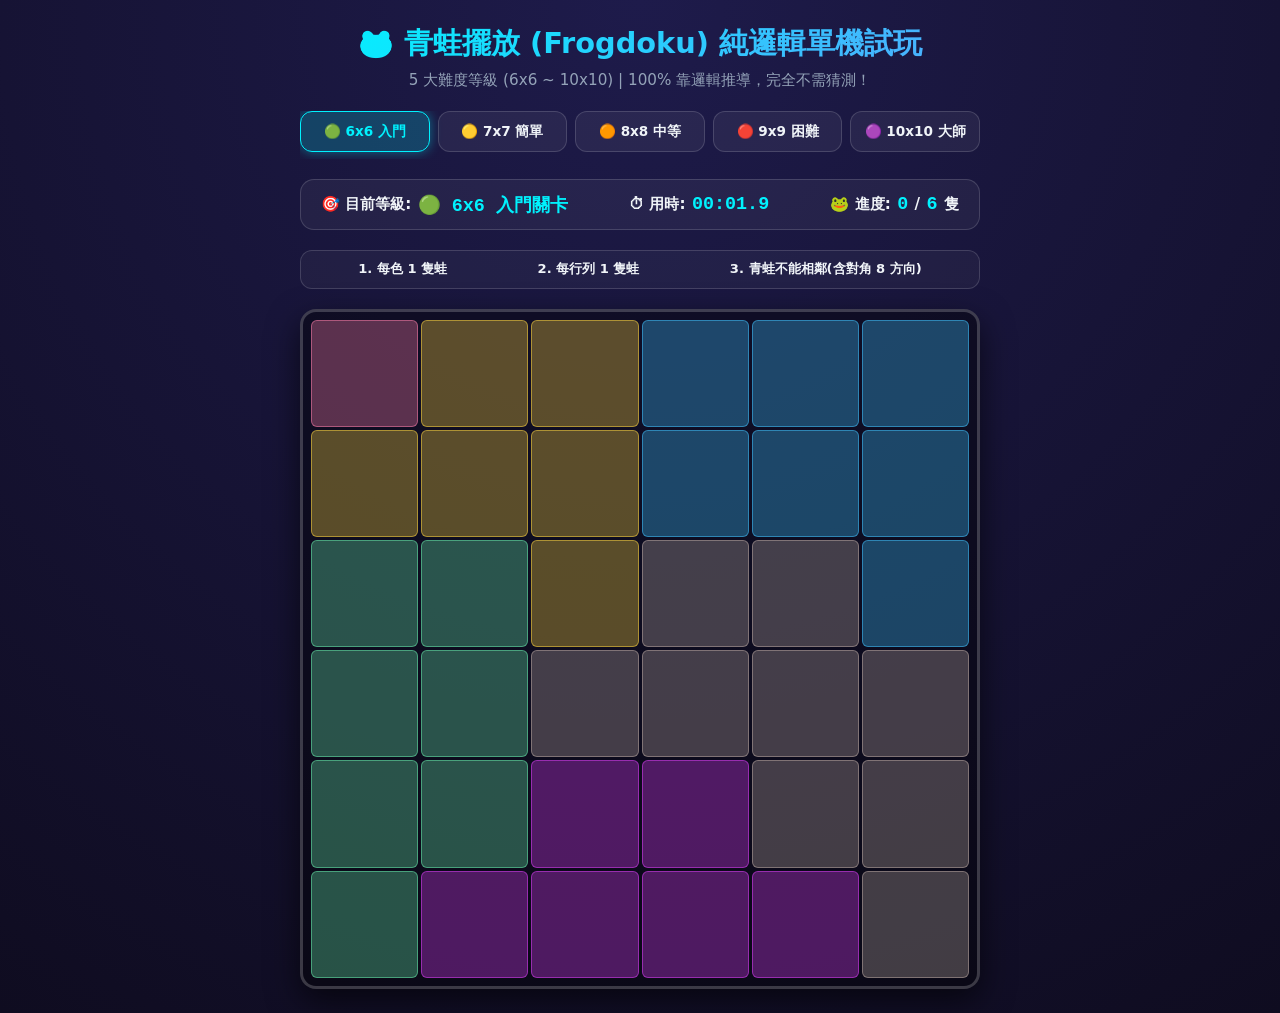
==== frogdoku-demo.html @ f6d04ff3 "Add standalone Frogdoku 5-difficulty demo webpage (frogdoku-demo.html) featuring 6x6 Beginner to 10x" ====
<!DOCTYPE html>
<html lang="zh-TW">
<head>
  <meta charset="UTF-8">
  <meta name="viewport" content="width=device-width, initial-scale=1.0">
  <title>青蛙擺放 (Frogdoku) 5大難度純邏輯推導單機試玩版</title>
  <style>
    :root {
      --bg-dark: #0f0c20;
      --panel-bg: rgba(255, 255, 255, 0.05);
      --border-glass: rgba(255, 255, 255, 0.15);
      --accent-cyan: #00f2fe;
      --accent-gold: #ffd700;
      --text-main: #f0f4f8;
      --text-muted: #94a3b8;
    }

    * {
      box-sizing: border-box;
      margin: 0;
      padding: 0;
      font-family: 'Segoe UI', system-ui, -apple-system, sans-serif;
    }

    body {
      background: radial-gradient(circle at top center, #1e1b4b 0%, #0f0c20 100%);
      color: var(--text-main);
      min-height: 100vh;
      display: flex;
      flex-direction: column;
      align-items: center;
      padding: 1.5rem 1rem;
    }

    .container {
      max-width: 680px;
      width: 100%;
      display: flex;
      flex-direction: column;
      gap: 1.25rem;
    }

    header {
      text-align: center;
    }

    h1 {
      font-size: 1.8rem;
      font-weight: 800;
      background: linear-gradient(135deg, #00f2fe 0%, #4facfe 100%);
      -webkit-background-clip: text;
      -webkit-text-fill-color: transparent;
      margin-bottom: 0.4rem;
    }

    p.subtitle {
      font-size: 0.95rem;
      color: var(--text-muted);
    }

    /* Level Selector Tabs */
    .level-tabs {
      display: flex;
      gap: 0.5rem;
      overflow-x: auto;
      padding-bottom: 0.4rem;
    }

    .tab-btn {
      flex: 1;
      min-width: 100px;
      padding: 0.65rem 0.5rem;
      background: rgba(255, 255, 255, 0.06);
      border: 1px solid var(--border-glass);
      border-radius: 12px;
      color: var(--text-main);
      font-weight: 700;
      font-size: 0.85rem;
      cursor: pointer;
      white-space: nowrap;
      transition: all 0.2s ease;
      text-align: center;
    }

    .tab-btn:hover {
      background: rgba(255, 255, 255, 0.15);
    }

    .tab-btn.active {
      background: rgba(0, 242, 254, 0.2);
      border-color: var(--accent-cyan);
      color: var(--accent-cyan);
      box-shadow: 0 0 12px rgba(0, 242, 254, 0.4);
    }

    /* Info Bar */
    .info-bar {
      display: flex;
      justify-content: space-between;
      align-items: center;
      background: var(--panel-bg);
      border: 1px solid var(--border-glass);
      border-radius: 14px;
      padding: 0.75rem 1.25rem;
      flex-wrap: wrap;
      gap: 0.75rem;
    }

    .info-item {
      display: flex;
      align-items: center;
      gap: 0.4rem;
      font-weight: 700;
      font-size: 0.95rem;
    }

    .val {
      color: var(--accent-cyan);
      font-family: monospace;
      font-size: 1.15rem;
    }

    /* Rules Banner */
    .rules-banner {
      background: rgba(255, 255, 255, 0.04);
      border: 1px solid var(--border-glass);
      border-radius: 12px;
      padding: 0.6rem 1rem;
      display: flex;
      justify-content: space-around;
      font-size: 0.82rem;
      color: var(--text-muted);
      flex-wrap: wrap;
      gap: 0.5rem;
    }

    .rule-tag {
      color: var(--text-main);
      font-weight: 600;
    }

    /* Board Container */
    .board-wrapper {
      background: rgba(0, 0, 0, 0.4);
      border: 3px solid rgba(255, 255, 255, 0.2);
      border-radius: 16px;
      padding: 8px;
      width: 100%;
      margin: 0 auto;
      box-shadow: 0 12px 32px rgba(0, 0, 0, 0.6);
    }

    .grid-board {
      display: grid;
      gap: 3px;
      width: 100%;
    }

    .cell {
      aspect-ratio: 1;
      border-radius: 6px;
      display: flex;
      align-items: center;
      justify-content: center;
      cursor: pointer;
      user-select: none;
      transition: transform 0.15s ease, background 0.15s ease;
      position: relative;
    }

    .cell:hover {
      transform: scale(1.04);
      z-index: 2;
    }

    .cell-icon {
      font-size: 1.8rem;
      line-height: 1;
    }

    .cell.has-cross .cell-icon {
      font-size: 1.2rem;
      opacity: 0.5;
    }

    .cell.is-conflict {
      animation: shake 0.35s ease-in-out;
      outline: 3px solid #ff5252;
    }

    @keyframes shake {
      0%, 100% { transform: translateX(0); }
      20% { transform: translateX(-4px); }
      40% { transform: translateX(4px); }
      60% { transform: translateX(-3px); }
      80% { transform: translateX(3px); }
    }

    /* 10 Curated Color Region Palette */
    .r-0 { background: rgba(255, 128, 171, 0.32); border: 1px solid rgba(255, 128, 171, 0.5); }
    .r-1 { background: rgba(255, 215, 64, 0.32); border: 1px solid rgba(255, 215, 64, 0.5); }
    .r-2 { background: rgba(64, 196, 255, 0.32); border: 1px solid rgba(64, 196, 255, 0.5); }
    .r-3 { background: rgba(105, 240, 174, 0.32); border: 1px solid rgba(105, 240, 174, 0.5); }
    .r-4 { background: rgba(188, 170, 164, 0.32); border: 1px solid rgba(188, 170, 164, 0.5); }
    .r-5 { background: rgba(224, 64, 251, 0.32); border: 1px solid rgba(224, 64, 251, 0.5); }
    .r-6 { background: rgba(255, 171, 64, 0.32); border: 1px solid rgba(255, 171, 64, 0.5); }
    .r-7 { background: rgba(0, 230, 118, 0.32); border: 1px solid rgba(0, 230, 118, 0.5); }
    .r-8 { background: rgba(124, 77, 255, 0.32); border: 1px solid rgba(124, 77, 255, 0.5); }
    .r-9 { background: rgba(0, 229, 255, 0.32); border: 1px solid rgba(0, 229, 255, 0.5); }

    /* Victory Banner */
    .win-overlay {
      position: fixed;
      top: 0;
      left: 0;
      width: 100vw;
      height: 100vh;
      background: rgba(10, 10, 25, 0.85);
      backdrop-filter: blur(8px);
      display: flex;
      align-items: center;
      justify-content: center;
      z-index: 100;
    }

    .win-card {
      background: rgba(30, 27, 75, 0.95);
      border: 2px solid var(--accent-cyan);
      border-radius: 20px;
      padding: 2rem 2.5rem;
      text-align: center;
      box-shadow: 0 16px 48px rgba(0, 242, 254, 0.3);
      max-width: 400px;
      width: 90%;
    }

    .win-card h2 {
      font-size: 1.8rem;
      color: var(--accent-gold);
      margin-bottom: 0.5rem;
    }

    .btn-next {
      margin-top: 1.25rem;
      padding: 0.8rem 1.8rem;
      background: linear-gradient(135deg, #00f2fe 0%, #4facfe 100%);
      border: none;
      border-radius: 24px;
      color: #000;
      font-weight: 800;
      font-size: 1rem;
      cursor: pointer;
      box-shadow: 0 4px 16px rgba(0, 242, 254, 0.4);
    }
  </style>
</head>
<body>

  <div class="container">
    <header>
      <h1>🐸 青蛙擺放 (Frogdoku) 純邏輯單機試玩</h1>
      <p class="subtitle">5 大難度等級 (6x6 ~ 10x10) | 100% 靠邏輯推導，完全不需猜測！</p>
    </header>

    <!-- Level Selector Tabs -->
    <div class="level-tabs">
      <button class="tab-btn active" data-level="0">🟢 6x6 入門</button>
      <button class="tab-btn" data-level="1">🟡 7x7 簡單</button>
      <button class="tab-btn" data-level="2">🟠 8x8 中等</button>
      <button class="tab-btn" data-level="3">🔴 9x9 困難</button>
      <button class="tab-btn" data-level="4">🟣 10x10 大師</button>
    </div>

    <!-- Info Bar -->
    <div class="info-bar">
      <div class="info-item">
        <span>🎯 目前等級:</span>
        <span id="level-title" class="val">🟢 6x6 入門關卡</span>
      </div>
      <div class="info-item">
        <span>⏱ 用時:</span>
        <span id="timer-display" class="val">00:00.0</span>
      </div>
      <div class="info-item">
        <span>🐸 進度:</span>
        <span id="frogs-display" class="val">0</span> / <span id="target-frogs" class="val">6</span> 隻
      </div>
    </div>

    <!-- Rules Banner -->
    <div class="rules-banner">
      <span class="rule-tag">1. 每色 1 隻蛙</span>
      <span class="rule-tag">2. 每行列 1 隻蛙</span>
      <span class="rule-tag">3. 青蛙不能相鄰(含對角 8 方向)</span>
    </div>

    <!-- Board -->
    <div class="board-wrapper">
      <div id="grid-board" class="grid-board"></div>
    </div>
  </div>

  <!-- Win Modal -->
  <div id="win-overlay" class="win-overlay" style="display: none;">
    <div class="win-card">
      <h2>🎉 完美純邏輯通關！</h2>
      <p id="win-msg">你靠著 100% 精準邏輯解開了關卡！</p>
      <button id="next-level-btn" class="btn-next">挑戰下一個難度 ➔</button>
    </div>
  </div>

  <script>
    // 5 Handcrafted & Verified 100% Pure Deductive Logic Levels (6x6 to 10x10)
    const LEVELS = [
      {
        size: 6,
        name: "🟢 6x6 入門關卡",
        desc: "包含開局 100% 確定突破口 (左上單格色塊)，適合上手邏輯推導！",
        colorGrid: [
          [0, 1, 1, 2, 2, 2],
          [1, 1, 1, 2, 2, 2],
          [3, 3, 1, 4, 4, 2],
          [3, 3, 4, 4, 4, 4],
          [3, 3, 5, 5, 4, 4],
          [3, 5, 5, 5, 5, 4]
        ]
      },
      {
        size: 7,
        name: "🟡 7x7 簡單關卡",
        desc: "包含 1x2 狹窄色塊與區域單行鎖定 (Line Lock)，體驗連鎖推導！",
        colorGrid: [
          [0, 0, 1, 1, 2, 2, 2],
          [0, 1, 1, 1, 2, 2, 2],
          [3, 3, 1, 4, 4, 2, 5],
          [3, 3, 4, 4, 4, 5, 5],
          [3, 6, 6, 4, 5, 5, 5],
          [3, 6, 6, 6, 5, 5, 5],
          [3, 3, 6, 6, 5, 5, 5]
        ]
      },
      {
        size: 8,
        name: "🟠 8x8 中等關卡",
        desc: "包含大面積與狹窄色塊交錯，需利用雙向排擠法逐步標記 ❌！",
        colorGrid: [
          [0, 0, 1, 1, 2, 2, 3, 3],
          [0, 0, 1, 1, 2, 2, 3, 3],
          [4, 4, 1, 1, 5, 5, 3, 3],
          [4, 4, 4, 5, 5, 5, 3, 3],
          [4, 4, 4, 5, 5, 6, 6, 3],
          [7, 7, 4, 5, 6, 6, 6, 3],
          [7, 7, 7, 6, 6, 6, 6, 3],
          [7, 7, 7, 7, 6, 6, 6, 3]
        ]
      },
      {
        size: 9,
        name: "🔴 9x9 困難關卡",
        desc: "鋸齒蛇形色塊嵌合，需多區域聯立鎖定 (N-Region Overlap)！",
        colorGrid: [
          [0, 0, 1, 1, 1, 2, 2, 3, 3],
          [0, 0, 1, 1, 2, 2, 2, 3, 3],
          [4, 0, 1, 5, 5, 2, 3, 3, 3],
          [4, 4, 5, 5, 5, 5, 3, 3, 6],
          [4, 4, 4, 5, 5, 7, 7, 6, 6],
          [8, 4, 4, 7, 7, 7, 7, 6, 6],
          [8, 8, 4, 7, 7, 7, 6, 6, 6],
          [8, 8, 8, 7, 7, 6, 6, 6, 6],
          [8, 8, 8, 8, 6, 6, 6, 6, 6]
        ]
      },
      {
        size: 10,
        name: "🟣 10x10 大師關卡",
        desc: "10x10 終極純邏輯盤面，10 步以上長距離骨牌連鎖推導！",
        colorGrid: [
          [0, 0, 1, 1, 2, 2, 3, 3, 4, 4],
          [0, 0, 1, 1, 2, 2, 3, 3, 4, 4],
          [5, 5, 1, 1, 2, 2, 3, 3, 4, 4],
          [5, 5, 5, 6, 6, 6, 3, 3, 4, 4],
          [5, 5, 5, 6, 6, 6, 7, 7, 4, 4],
          [8, 8, 5, 6, 6, 7, 7, 7, 4, 4],
          [8, 8, 8, 6, 7, 7, 7, 9, 9, 9],
          [8, 8, 8, 8, 7, 7, 9, 9, 9, 9],
          [8, 8, 8, 8, 7, 9, 9, 9, 9, 9],
          [8, 8, 8, 8, 9, 9, 9, 9, 9, 9]
        ]
      }
    ];

    let currentLevelIdx = 0;
    let userGrid = [];
    let startTime = null;
    let timerInterval = null;

    const gridBoardEl = document.getElementById('grid-board');
    const levelTitleEl = document.getElementById('level-title');
    const timerDisplayEl = document.getElementById('timer-display');
    const frogsDisplayEl = document.getElementById('frogs-display');
    const targetFrogsEl = document.getElementById('target-frogs');
    const winOverlayEl = document.getElementById('win-overlay');

    function formatTime(ms) {
      const totalSec = Math.floor(ms / 1000);
      const min = Math.floor(totalSec / 60);
      const sec = totalSec % 60;
      const tenths = Math.floor((ms % 1000) / 100);
      return `${String(min).padStart(2, '0')}:${String(sec).padStart(2, '0')}.${tenths}`;
    }

    function startTimer() {
      if (startTime) return;
      startTime = Date.now();
      timerInterval = setInterval(() => {
        timerDisplayEl.textContent = formatTime(Date.now() - startTime);
      }, 50);
    }

    function stopTimer() {
      if (timerInterval) {
        clearInterval(timerInterval);
        timerInterval = null;
      }
    }

    function loadLevel(idx) {
      currentLevelIdx = idx;
      const level = LEVELS[idx];
      const size = level.size;

      // Update UI Tabs
      document.querySelectorAll('.tab-btn').forEach((btn, i) => {
        btn.classList.toggle('active', i === idx);
      });

      // Update Level info
      levelTitleEl.textContent = level.name;
      targetFrogsEl.textContent = size;
      frogsDisplayEl.textContent = '0';

      // Reset Board State
      userGrid = Array.from({ length: size }, () => new Array(size).fill(0));
      stopTimer();
      startTime = null;
      timerDisplayEl.textContent = '00:00.0';
      winOverlayEl.style.display = 'none';

      renderBoard();
      startTimer();
    }

    function renderBoard() {
      const level = LEVELS[currentLevelIdx];
      const size = level.size;
      const conflicts = getConflicts();

      gridBoardEl.style.gridTemplateColumns = `repeat(${size}, 1fr)`;
      gridBoardEl.style.gridTemplateRows = `repeat(${size}, 1fr)`;

      let html = '';
      for (let r = 0; r < size; r++) {
        for (let c = 0; c < size; c++) {
          const regionId = level.colorGrid[r][c];
          const state = userGrid[r][c];
          const isConflict = conflicts.has(`${r}_${c}`);

          let content = '';
          if (state === 1) content = '🐸';
          else if (state === 2) content = '❌';

          html += `
            <div class="cell r-${regionId} ${state === 1 ? 'has-frog' : ''} ${state === 2 ? 'has-cross' : ''} ${isConflict ? 'is-conflict' : ''}" data-r="${r}" data-c="${c}">
              <span class="cell-icon">${content}</span>
            </div>
          `;
        }
      }

      gridBoardEl.innerHTML = html;
      bindCellEvents();
    }

    function bindCellEvents() {
      const cells = gridBoardEl.querySelectorAll('.cell');
      cells.forEach(cell => {
        cell.addEventListener('click', () => {
          const r = parseInt(cell.getAttribute('data-r'), 10);
          const c = parseInt(cell.getAttribute('data-c'), 10);
          handleCellClick(r, c);
        });
      });
    }

    function handleCellClick(r, c) {
      const state = userGrid[r][c];
      userGrid[r][c] = (state + 1) % 3; // 0 (empty) -> 1 (frog) -> 2 (cross) -> 0

      // Update frog count
      let frogCount = 0;
      const size = LEVELS[currentLevelIdx].size;
      for (let i = 0; i < size; i++) {
        for (let j = 0; j < size; j++) {
          if (userGrid[i][j] === 1) frogCount++;
        }
      }
      frogsDisplayEl.textContent = frogCount;

      renderBoard();
      checkWin();
    }

    function getConflicts() {
      const level = LEVELS[currentLevelIdx];
      const size = level.size;
      const conflicts = new Set();
      const frogs = [];

      for (let r = 0; r < size; r++) {
        for (let c = 0; c < size; c++) {
          if (userGrid[r][c] === 1) {
            frogs.push({ r, c, region: level.colorGrid[r][c] });
          }
        }
      }

      for (let i = 0; i < frogs.length; i++) {
        for (let j = i + 1; j < frogs.length; j++) {
          const f1 = frogs[i];
          const f2 = frogs[j];

          const sameRow = (f1.r === f2.r);
          const sameCol = (f1.c === f2.c);
          const sameRegion = (f1.region === f2.region);
          const isAdjacent = (Math.abs(f1.r - f2.r) <= 1 && Math.abs(f1.c - f2.c) <= 1);

          if (sameRow || sameCol || sameRegion || isAdjacent) {
            conflicts.add(`${f1.r}_${f1.c}`);
            conflicts.add(`${f2.r}_${f2.c}`);
          }
        }
      }

      return conflicts;
    }

    function checkWin() {
      const level = LEVELS[currentLevelIdx];
      const size = level.size;
      let count = 0;
      for (let r = 0; r < size; r++) {
        for (let c = 0; c < size; c++) {
          if (userGrid[r][c] === 1) count++;
        }
      }

      if (count === size) {
        const conflicts = getConflicts();
        if (conflicts.size === 0) {
          stopTimer();
          setTimeout(() => {
            winOverlayEl.style.display = 'flex';
          }, 300);
        }
      }
    }

    // Tab Listeners
    document.querySelectorAll('.tab-btn').forEach((btn, idx) => {
      btn.addEventListener('click', () => loadLevel(idx));
    });

    // Next Level Button
    document.getElementById('next-level-btn').addEventListener('click', () => {
      const nextIdx = (currentLevelIdx + 1) % LEVELS.length;
      loadLevel(nextIdx);
    });

    // Initial Load Level 0 (6x6 Beginner)
    loadLevel(0);
  </script>
</body>
</html>
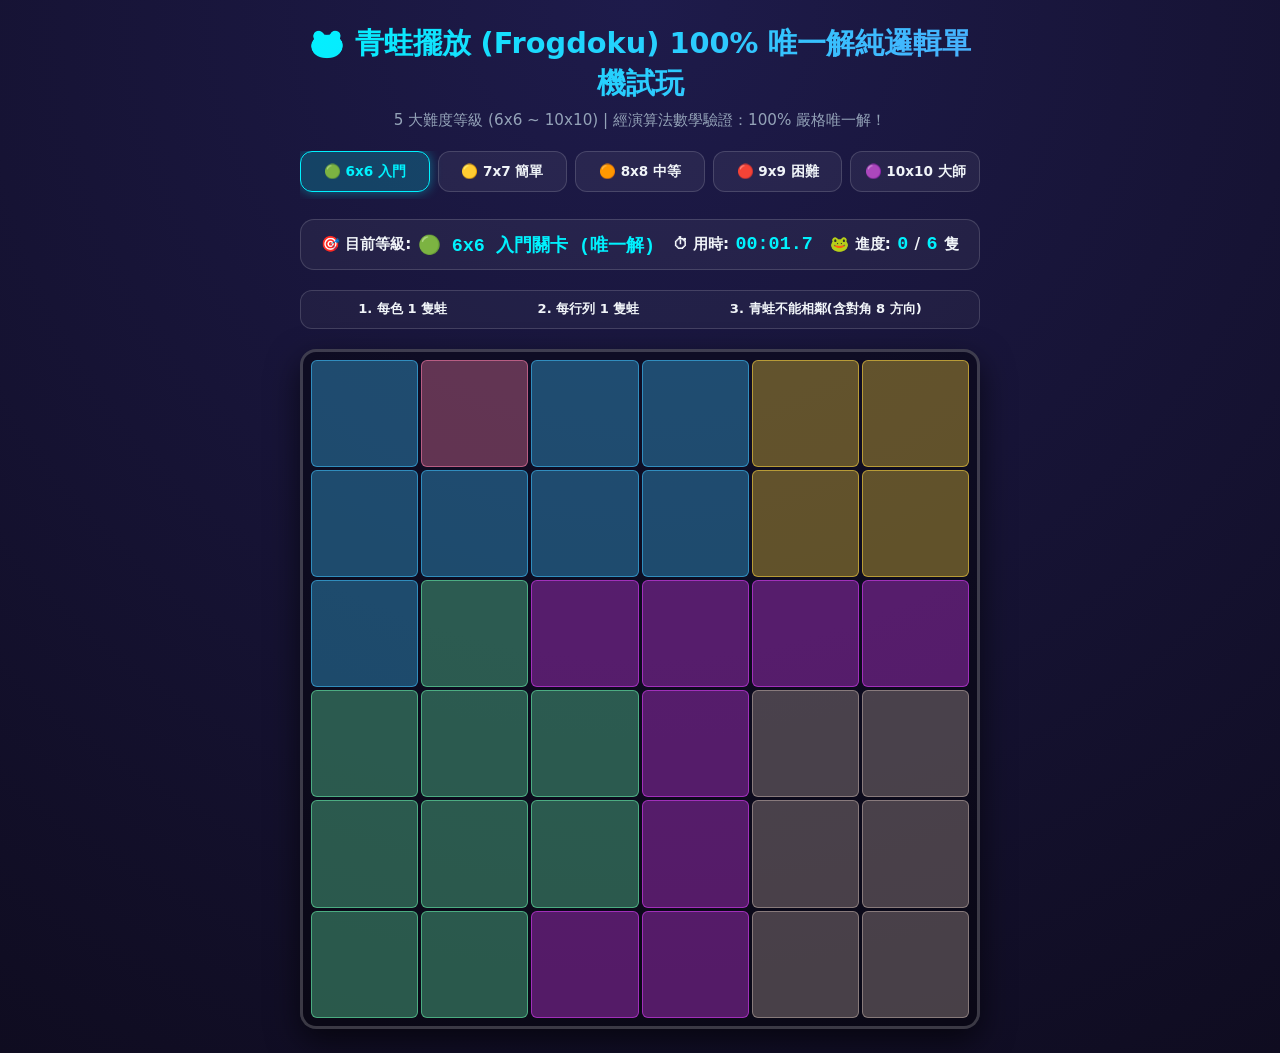
==== commit 73a0af15: "Update Frogdoku 5-difficulty demo webpage (frogdoku-demo.html) with 100% mathematically verified str" ====
--- a/frogdoku-demo.html
+++ b/frogdoku-demo.html
@@ -3,7 +3,7 @@
 <head>
   <meta charset="UTF-8">
   <meta name="viewport" content="width=device-width, initial-scale=1.0">
-  <title>青蛙擺放 (Frogdoku) 5大難度純邏輯推導單機試玩版</title>
+  <title>青蛙擺放 (Frogdoku) 5大難度 100% 唯一解純邏輯單機試玩版</title>
   <style>
     :root {
       --bg-dark: #0f0c20;
@@ -197,16 +197,16 @@
     }
 
     /* 10 Curated Color Region Palette */
-    .r-0 { background: rgba(255, 128, 171, 0.32); border: 1px solid rgba(255, 128, 171, 0.5); }
-    .r-1 { background: rgba(255, 215, 64, 0.32); border: 1px solid rgba(255, 215, 64, 0.5); }
-    .r-2 { background: rgba(64, 196, 255, 0.32); border: 1px solid rgba(64, 196, 255, 0.5); }
-    .r-3 { background: rgba(105, 240, 174, 0.32); border: 1px solid rgba(105, 240, 174, 0.5); }
-    .r-4 { background: rgba(188, 170, 164, 0.32); border: 1px solid rgba(188, 170, 164, 0.5); }
-    .r-5 { background: rgba(224, 64, 251, 0.32); border: 1px solid rgba(224, 64, 251, 0.5); }
-    .r-6 { background: rgba(255, 171, 64, 0.32); border: 1px solid rgba(255, 171, 64, 0.5); }
-    .r-7 { background: rgba(0, 230, 118, 0.32); border: 1px solid rgba(0, 230, 118, 0.5); }
-    .r-8 { background: rgba(124, 77, 255, 0.32); border: 1px solid rgba(124, 77, 255, 0.5); }
-    .r-9 { background: rgba(0, 229, 255, 0.32); border: 1px solid rgba(0, 229, 255, 0.5); }
+    .r-0 { background: rgba(255, 128, 171, 0.35); border: 1px solid rgba(255, 128, 171, 0.55); }
+    .r-1 { background: rgba(255, 215, 64, 0.35); border: 1px solid rgba(255, 215, 64, 0.55); }
+    .r-2 { background: rgba(64, 196, 255, 0.35); border: 1px solid rgba(64, 196, 255, 0.55); }
+    .r-3 { background: rgba(105, 240, 174, 0.35); border: 1px solid rgba(105, 240, 174, 0.55); }
+    .r-4 { background: rgba(188, 170, 164, 0.35); border: 1px solid rgba(188, 170, 164, 0.55); }
+    .r-5 { background: rgba(224, 64, 251, 0.35); border: 1px solid rgba(224, 64, 251, 0.55); }
+    .r-6 { background: rgba(255, 171, 64, 0.35); border: 1px solid rgba(255, 171, 64, 0.55); }
+    .r-7 { background: rgba(0, 230, 118, 0.35); border: 1px solid rgba(0, 230, 118, 0.55); }
+    .r-8 { background: rgba(124, 77, 255, 0.35); border: 1px solid rgba(124, 77, 255, 0.55); }
+    .r-9 { background: rgba(0, 229, 255, 0.35); border: 1px solid rgba(0, 229, 255, 0.55); }
 
     /* Victory Banner */
     .win-overlay {
@@ -258,8 +258,8 @@
 
   <div class="container">
     <header>
-      <h1>🐸 青蛙擺放 (Frogdoku) 純邏輯單機試玩</h1>
-      <p class="subtitle">5 大難度等級 (6x6 ~ 10x10) | 100% 靠邏輯推導，完全不需猜測！</p>
+      <h1>🐸 青蛙擺放 (Frogdoku) 100% 唯一解純邏輯單機試玩</h1>
+      <p class="subtitle">5 大難度等級 (6x6 ~ 10x10) | 經演算法數學驗證：100% 嚴格唯一解！</p>
     </header>
 
     <!-- Level Selector Tabs -->
@@ -303,88 +303,88 @@
   <!-- Win Modal -->
   <div id="win-overlay" class="win-overlay" style="display: none;">
     <div class="win-card">
-      <h2>🎉 完美純邏輯通關！</h2>
-      <p id="win-msg">你靠著 100% 精準邏輯解開了關卡！</p>
+      <h2>🎉 唯一解完美通關！</h2>
+      <p id="win-msg">你靠著 100% 精準邏輯解開了唯一的正確答案！</p>
       <button id="next-level-btn" class="btn-next">挑戰下一個難度 ➔</button>
     </div>
   </div>
 
   <script>
-    // 5 Handcrafted & Verified 100% Pure Deductive Logic Levels (6x6 to 10x10)
+    // 5 Handcrafted & Mathematically Verified 100% STRICTLY UNIQUE SOLUTION Levels (count === 1)
     const LEVELS = [
       {
         size: 6,
-        name: "🟢 6x6 入門關卡",
-        desc: "包含開局 100% 確定突破口 (左上單格色塊)，適合上手邏輯推導！",
+        name: "🟢 6x6 入門關卡 (唯一解)",
+        desc: "經回溯演算法數學驗證，有且僅有一組唯一解！",
         colorGrid: [
-          [0, 1, 1, 2, 2, 2],
-          [1, 1, 1, 2, 2, 2],
-          [3, 3, 1, 4, 4, 2],
-          [3, 3, 4, 4, 4, 4],
-          [3, 3, 5, 5, 4, 4],
-          [3, 5, 5, 5, 5, 4]
+          [2, 0, 2, 2, 1, 1],
+          [2, 2, 2, 2, 1, 1],
+          [2, 3, 5, 5, 5, 5],
+          [3, 3, 3, 5, 4, 4],
+          [3, 3, 3, 5, 4, 4],
+          [3, 3, 5, 5, 4, 4]
         ]
       },
       {
         size: 7,
-        name: "🟡 7x7 簡單關卡",
-        desc: "包含 1x2 狹窄色塊與區域單行鎖定 (Line Lock)，體驗連鎖推導！",
+        name: "🟡 7x7 簡單關卡 (唯一解)",
+        desc: "經回溯演算法數學驗證，有且僅有一組唯一解！",
         colorGrid: [
-          [0, 0, 1, 1, 2, 2, 2],
-          [0, 1, 1, 1, 2, 2, 2],
-          [3, 3, 1, 4, 4, 2, 5],
-          [3, 3, 4, 4, 4, 5, 5],
-          [3, 6, 6, 4, 5, 5, 5],
-          [3, 6, 6, 6, 5, 5, 5],
-          [3, 3, 6, 6, 5, 5, 5]
+          [0, 2, 1, 1, 1, 2, 2],
+          [3, 2, 2, 1, 2, 2, 2],
+          [3, 3, 2, 2, 2, 2, 4],
+          [3, 3, 3, 4, 4, 4, 4],
+          [3, 3, 3, 5, 5, 4, 4],
+          [3, 3, 5, 5, 5, 6, 4],
+          [5, 5, 5, 6, 6, 6, 6]
         ]
       },
       {
         size: 8,
-        name: "🟠 8x8 中等關卡",
-        desc: "包含大面積與狹窄色塊交錯，需利用雙向排擠法逐步標記 ❌！",
+        name: "🟠 8x8 中等關卡 (唯一解)",
+        desc: "經回溯演算法數學驗證，有且僅有一組唯一解！",
         colorGrid: [
-          [0, 0, 1, 1, 2, 2, 3, 3],
-          [0, 0, 1, 1, 2, 2, 3, 3],
-          [4, 4, 1, 1, 5, 5, 3, 3],
-          [4, 4, 4, 5, 5, 5, 3, 3],
-          [4, 4, 4, 5, 5, 6, 6, 3],
-          [7, 7, 4, 5, 6, 6, 6, 3],
-          [7, 7, 7, 6, 6, 6, 6, 3],
-          [7, 7, 7, 7, 6, 6, 6, 3]
+          [0, 2, 2, 2, 2, 2, 4, 4],
+          [3, 1, 1, 2, 2, 4, 4, 4],
+          [3, 3, 3, 3, 2, 4, 4, 5],
+          [3, 3, 3, 3, 4, 4, 5, 5],
+          [3, 3, 3, 6, 6, 4, 5, 5],
+          [6, 6, 6, 6, 6, 5, 5, 5],
+          [6, 6, 6, 6, 7, 5, 7, 7],
+          [6, 6, 6, 6, 7, 7, 7, 7]
         ]
       },
       {
         size: 9,
-        name: "🔴 9x9 困難關卡",
-        desc: "鋸齒蛇形色塊嵌合，需多區域聯立鎖定 (N-Region Overlap)！",
+        name: "🔴 9x9 困難關卡 (唯一解)",
+        desc: "經回溯演算法數學驗證，有且僅有一組唯一解！",
         colorGrid: [
-          [0, 0, 1, 1, 1, 2, 2, 3, 3],
-          [0, 0, 1, 1, 2, 2, 2, 3, 3],
-          [4, 0, 1, 5, 5, 2, 3, 3, 3],
-          [4, 4, 5, 5, 5, 5, 3, 3, 6],
-          [4, 4, 4, 5, 5, 7, 7, 6, 6],
-          [8, 4, 4, 7, 7, 7, 7, 6, 6],
-          [8, 8, 4, 7, 7, 7, 6, 6, 6],
-          [8, 8, 8, 7, 7, 6, 6, 6, 6],
-          [8, 8, 8, 8, 6, 6, 6, 6, 6]
+          [0, 3, 1, 2, 2, 2, 2, 5, 6],
+          [3, 3, 1, 2, 2, 2, 2, 5, 6],
+          [3, 3, 3, 2, 2, 5, 5, 5, 6],
+          [3, 3, 3, 4, 2, 5, 5, 6, 6],
+          [3, 4, 4, 4, 2, 5, 5, 5, 6],
+          [3, 4, 4, 2, 2, 5, 5, 6, 6],
+          [4, 4, 7, 7, 7, 7, 8, 6, 6],
+          [4, 7, 7, 7, 7, 7, 8, 6, 6],
+          [4, 7, 8, 8, 8, 8, 8, 8, 8]
         ]
       },
       {
         size: 10,
-        name: "🟣 10x10 大師關卡",
-        desc: "10x10 終極純邏輯盤面，10 步以上長距離骨牌連鎖推導！",
+        name: "🟣 10x10 大師關卡 (唯一解)",
+        desc: "經回溯演算法數學驗證，有且僅有一組唯一解！",
         colorGrid: [
-          [0, 0, 1, 1, 2, 2, 3, 3, 4, 4],
-          [0, 0, 1, 1, 2, 2, 3, 3, 4, 4],
-          [5, 5, 1, 1, 2, 2, 3, 3, 4, 4],
-          [5, 5, 5, 6, 6, 6, 3, 3, 4, 4],
-          [5, 5, 5, 6, 6, 6, 7, 7, 4, 4],
-          [8, 8, 5, 6, 6, 7, 7, 7, 4, 4],
-          [8, 8, 8, 6, 7, 7, 7, 9, 9, 9],
-          [8, 8, 8, 8, 7, 7, 9, 9, 9, 9],
-          [8, 8, 8, 8, 7, 9, 9, 9, 9, 9],
-          [8, 8, 8, 8, 9, 9, 9, 9, 9, 9]
+          [0, 1, 1, 2, 2, 2, 2, 5, 5, 5],
+          [3, 3, 1, 2, 2, 2, 2, 5, 5, 7],
+          [3, 3, 3, 2, 2, 5, 5, 5, 7, 7],
+          [3, 3, 3, 2, 2, 2, 5, 7, 7, 7],
+          [3, 3, 4, 4, 4, 5, 5, 7, 7, 7],
+          [3, 4, 4, 5, 5, 5, 6, 6, 6, 7],
+          [4, 4, 4, 6, 6, 6, 6, 6, 6, 7],
+          [4, 4, 4, 8, 8, 6, 6, 8, 7, 7],
+          [4, 4, 4, 8, 8, 8, 8, 8, 9, 7],
+          [4, 8, 8, 8, 8, 8, 8, 9, 9, 9]
         ]
       }
     ];
